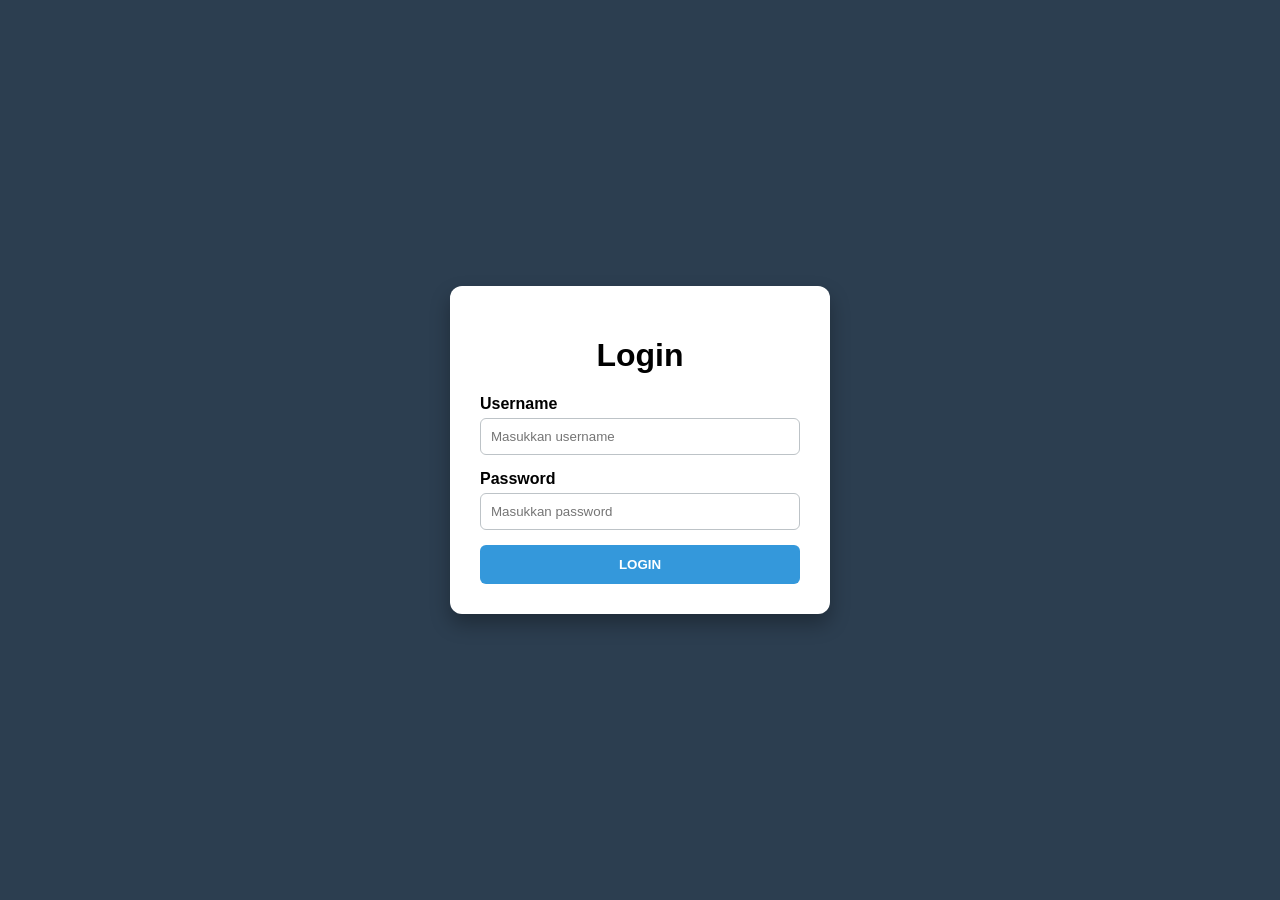
==== HalamanLogin/index.html @ c1b30378 "Add files via upload" ====
<!DOCTYPE html>
<html lang="id">
<head>
    <meta charset="UTF-8">
    <title>Tugas Login PPLG</title>
    <link rel="stylesheet" href="style.css">
</head>
<body>

    <div class="login-container">
        <h1>Login</h1>
        
        <div class="input-group">
            <label>Username</label>
            <input type="text" id="userInput" placeholder="Masukkan username">
        </div>

        <div class="input-group">
            <label>Password</label>
            <input type="password" id="passInput" placeholder="Masukkan password">
        </div>

        <button onclick="prosesLogin()">LOGIN</button>
    </div>

    <div id="popupPesan" class="modal">
        <div class="modal-content">
            <h2 id="statusTeks"></h2>
            <button onclick="tutupPesan()">OK</button>
        </div>
    </div>

    <script src="script.js"></script>
</body>
</html>
---- HalamanLogin/style.css ----
body {
    font-family: Arial, sans-serif;
    background-color: #2c3e50;
    display: flex;
    justify-content: center;
    align-items: center;
    height: 100vh;
    margin: 0;
}

.login-container {
    background: white;
    padding: 30px;
    border-radius: 12px;
    width: 320px;
    text-align: center;
    box-shadow: 0 10px 20px rgba(0,0,0,0.3);
}

.input-group {
    text-align: left;
    margin-bottom: 15px;
}

.input-group label {
    display: block;
    margin-bottom: 5px;
    font-weight: bold;
}

input {
    width: 100%;
    padding: 10px;
    border: 1px solid #bdc3c7;
    border-radius: 6px;
    box-sizing: border-box;
}

button {
    width: 100%;
    padding: 12px;
    background-color: #3498db;
    color: white;
    border: none;
    border-radius: 6px;
    cursor: pointer;
    font-weight: bold;
}

/* Style untuk Modal/Popup */
.modal {
    display: none; /* Sembunyi secara default */
    position: fixed;
    top: 0; left: 0;
    width: 100%; height: 100%;
    background: rgba(0,0,0,0.6);
}

.modal-content {
    background: white;
    margin: 15% auto;
    padding: 30px;
    width: 250px;
    border-radius: 10px;
    text-align: center;
    border: 2px solid #333;
}
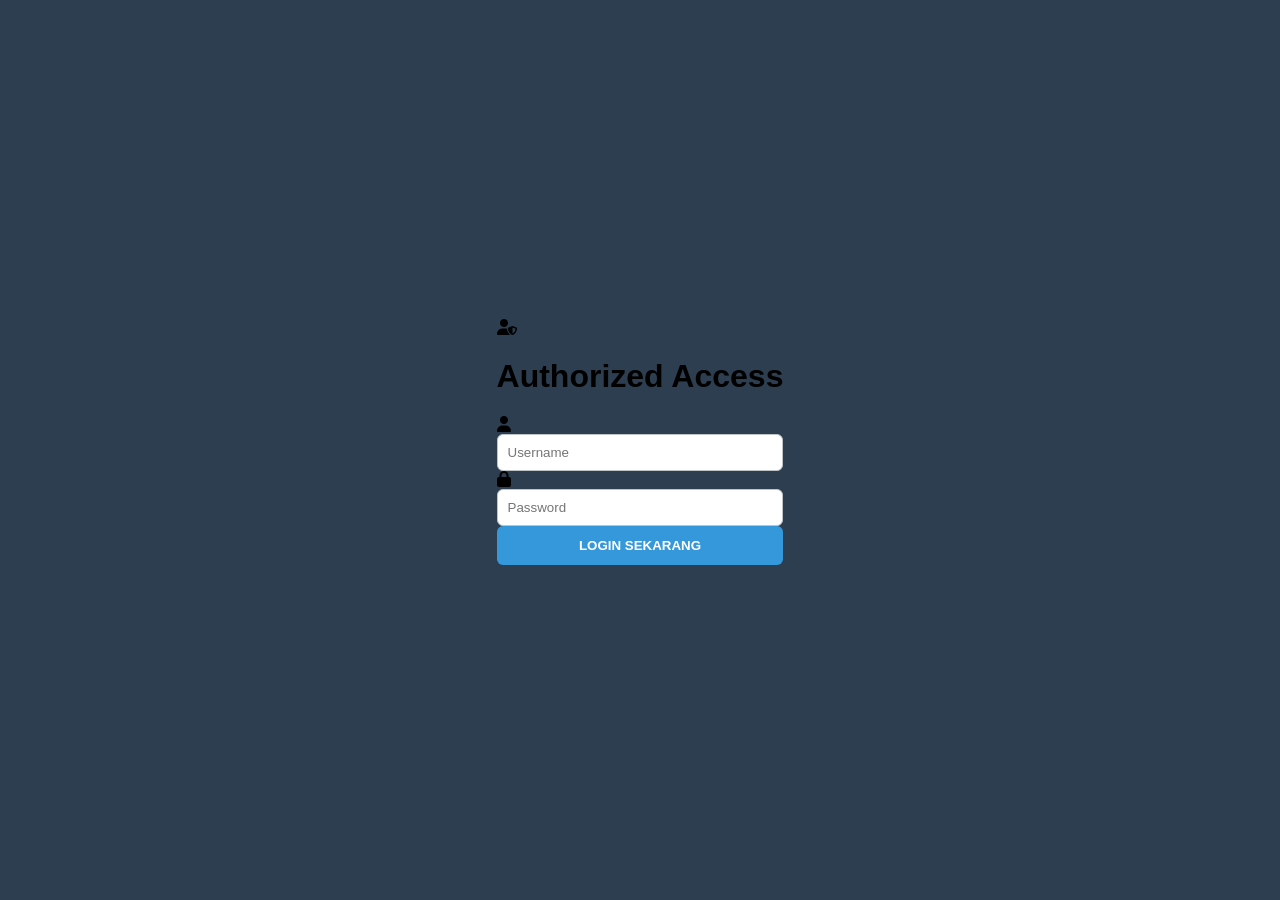
==== commit fe6dff7b: "Update index.html" ====
--- a/HalamanLogin/index.html
+++ b/HalamanLogin/index.html
@@ -2,34 +2,36 @@
 <html lang="id">
 <head>
     <meta charset="UTF-8">
-    <title>Tugas Login PPLG</title>
+    <meta name="viewport" content="width=device-width, initial-scale=1.0">
+    <title>Sistem Login Siswa</title>
     <link rel="stylesheet" href="style.css">
+    <link rel="stylesheet" href="https://cdnjs.cloudflare.com/ajax/libs/font-awesome/6.0.0/css/all.min.css">
 </head>
 <body>
 
-    <div class="login-container">
-        <h1>Login</h1>
+    <div class="login-wrapper">
+        <div class="login-header">
+            <i class="fa-solid fa-user-shield"></i>
+            <h1>Authorized Access</h1>
+        </div>
         
-        <div class="input-group">
-            <label>Username</label>
-            <input type="text" id="userInput" placeholder="Masukkan username">
-        </div>
+        <form id="formLogin">
+            <div class="input-box">
+                <i class="fa-solid fa-user"></i>
+                <input type="text" id="userInput" placeholder="Username" required>
+            </div>
 
-        <div class="input-group">
-            <label>Password</label>
-            <input type="password" id="passInput" placeholder="Masukkan password">
-        </div>
+            <div class="input-box">
+                <i class="fa-solid fa-lock"></i>
+                <input type="password" id="passInput" placeholder="Password" required>
+            </div>
 
-        <button onclick="prosesLogin()">LOGIN</button>
+            <button type="submit">LOGIN SEKARANG</button>
+        </form>
+        
+        <p id="errorNote"></p>
     </div>
 
-    <div id="popupPesan" class="modal">
-        <div class="modal-content">
-            <h2 id="statusTeks"></h2>
-            <button onclick="tutupPesan()">OK</button>
-        </div>
-    </div>
-
-    <script src="script.js"></script>
+    <script src="main.js"></script>
 </body>
-</html>+</html>
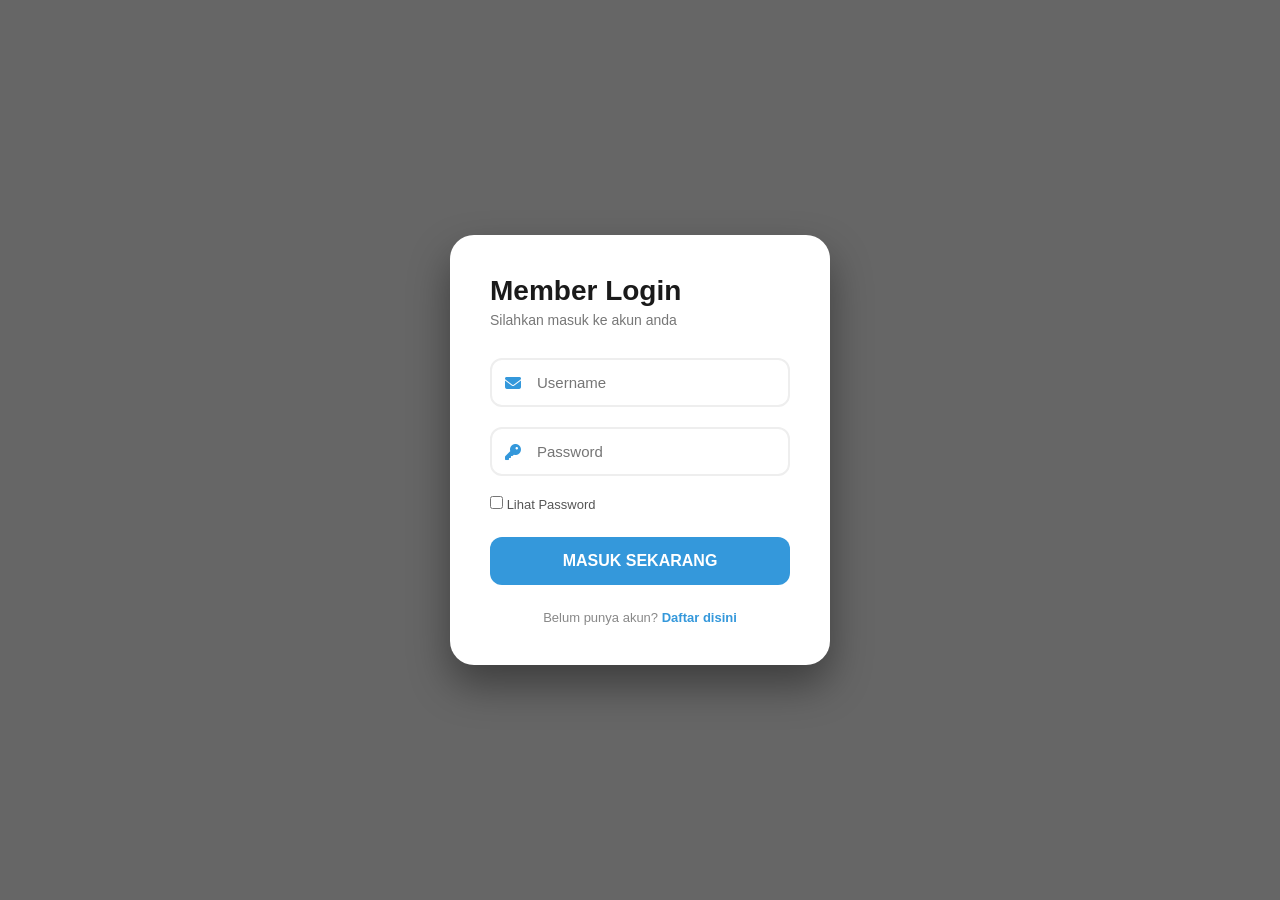
==== commit 7295e4a4: "Add files via upload" ====
--- a/HalamanLogin/index.html
+++ b/HalamanLogin/index.html
@@ -3,35 +3,47 @@
 <head>
     <meta charset="UTF-8">
     <meta name="viewport" content="width=device-width, initial-scale=1.0">
-    <title>Sistem Login Siswa</title>
+    <title>Secure Login System</title>
     <link rel="stylesheet" href="style.css">
-    <link rel="stylesheet" href="https://cdnjs.cloudflare.com/ajax/libs/font-awesome/6.0.0/css/all.min.css">
+    <link rel="stylesheet" href="https://cdnjs.cloudflare.com/ajax/libs/font-awesome/6.4.0/css/all.min.css">
 </head>
 <body>
 
-    <div class="login-wrapper">
-        <div class="login-header">
-            <i class="fa-solid fa-user-shield"></i>
-            <h1>Authorized Access</h1>
-        </div>
-        
-        <form id="formLogin">
-            <div class="input-box">
-                <i class="fa-solid fa-user"></i>
-                <input type="text" id="userInput" placeholder="Username" required>
+    <div class="main-container">
+        <div class="login-card">
+            <div class="card-header">
+                <h2>Member Login</h2>
+                <p>Silahkan masuk ke akun anda</p>
             </div>
 
-            <div class="input-box">
-                <i class="fa-solid fa-lock"></i>
-                <input type="password" id="passInput" placeholder="Password" required>
-            </div>
+            <form id="authAction">
+                <div class="input-wrapper">
+                    <i class="fa-solid fa-envelope"></i>
+                    <input type="text" id="usernameInput" placeholder="Username" required>
+                </div>
 
-            <button type="submit">LOGIN SEKARANG</button>
-        </form>
-        
-        <p id="errorNote"></p>
+                <div class="input-wrapper">
+                    <i class="fa-solid fa-key"></i>
+                    <input type="password" id="passwordInput" placeholder="Password" required>
+                </div>
+
+                <div class="extra-options">
+                    <label class="checkbox-container">
+                        <input type="checkbox" id="eyeToggle">
+                        <span class="checkmark"></span>
+                        Lihat Password
+                    </label>
+                </div>
+
+                <button type="submit" class="btn-login">MASUK SEKARANG</button>
+
+                <div class="card-footer">
+                    <span>Belum punya akun? <a href="#">Daftar disini</a></span>
+                </div>
+            </form>
+        </div>
     </div>
 
-    <script src="main.js"></script>
+    <script src="script.js"></script>
 </body>
-</html>
+</html>
--- a/HalamanLogin/style.css
+++ b/HalamanLogin/style.css
@@ -1,67 +1,89 @@
+* {
+    margin: 0; padding: 0; box-sizing: border-box;
+    font-family: 'Inter', sans-serif;
+}
+
 body {
-    font-family: Arial, sans-serif;
-    background-color: #2c3e50;
+    /* Pakai background gambar pemandangan tapi dikasih filter gelap */
+    background: linear-gradient(rgba(0,0,0,0.6), rgba(0,0,0,0.6)), 
+                url('https://images.unsplash.com/photo-1470770841072-f978cf4d019e?q=80&w=2070');
+    background-size: cover;
+    background-position: center;
+    height: 100vh;
     display: flex;
     justify-content: center;
     align-items: center;
-    height: 100vh;
-    margin: 0;
 }
 
-.login-container {
-    background: white;
-    padding: 30px;
-    border-radius: 12px;
-    width: 320px;
-    text-align: center;
-    box-shadow: 0 10px 20px rgba(0,0,0,0.3);
+.login-card {
+    background: #ffffff;
+    width: 380px;
+    padding: 40px;
+    border-radius: 24px;
+    box-shadow: 0 20px 40px rgba(0,0,0,0.4);
 }
 
-.input-group {
-    text-align: left;
-    margin-bottom: 15px;
+.card-header { margin-bottom: 30px; text-align: left; }
+.card-header h2 { color: #1a1a1a; font-size: 28px; }
+.card-header p { color: #777; font-size: 14px; margin-top: 5px; }
+
+.input-wrapper {
+    position: relative;
+    margin-bottom: 20px;
 }
 
-.input-group label {
-    display: block;
-    margin-bottom: 5px;
-    font-weight: bold;
+.input-wrapper i {
+    position: absolute;
+    left: 15px;
+    top: 50%;
+    transform: translateY(-50%);
+    color: #3498db;
 }
 
-input {
+.input-wrapper input {
     width: 100%;
-    padding: 10px;
-    border: 1px solid #bdc3c7;
-    border-radius: 6px;
-    box-sizing: border-box;
+    padding: 14px 15px 14px 45px;
+    border: 2px solid #eee;
+    border-radius: 12px;
+    outline: none;
+    font-size: 15px;
+    transition: 0.3s;
 }
 
-button {
+.input-wrapper input:focus {
+    border-color: #3498db;
+    background: #f0f7ff;
+}
+
+.extra-options {
+    margin-bottom: 25px;
+    display: flex;
+    align-items: center;
+}
+
+.checkbox-container {
+    font-size: 13px;
+    color: #555;
+    cursor: pointer;
+}
+
+.btn-login {
     width: 100%;
-    padding: 12px;
-    background-color: #3498db;
+    padding: 15px;
+    background: #3498db;
     color: white;
     border: none;
-    border-radius: 6px;
+    border-radius: 12px;
+    font-weight: bold;
+    font-size: 16px;
     cursor: pointer;
-    font-weight: bold;
+    transition: 0.3s;
 }
 
-/* Style untuk Modal/Popup */
-.modal {
-    display: none; /* Sembunyi secara default */
-    position: fixed;
-    top: 0; left: 0;
-    width: 100%; height: 100%;
-    background: rgba(0,0,0,0.6);
+.btn-login:hover {
+    background: #2980b9;
+    box-shadow: 0 8px 15px rgba(52, 152, 219, 0.3);
 }
 
-.modal-content {
-    background: white;
-    margin: 15% auto;
-    padding: 30px;
-    width: 250px;
-    border-radius: 10px;
-    text-align: center;
-    border: 2px solid #333;
-}+.card-footer { margin-top: 25px; text-align: center; font-size: 13px; color: #888; }
+.card-footer a { color: #3498db; text-decoration: none; font-weight: bold; }
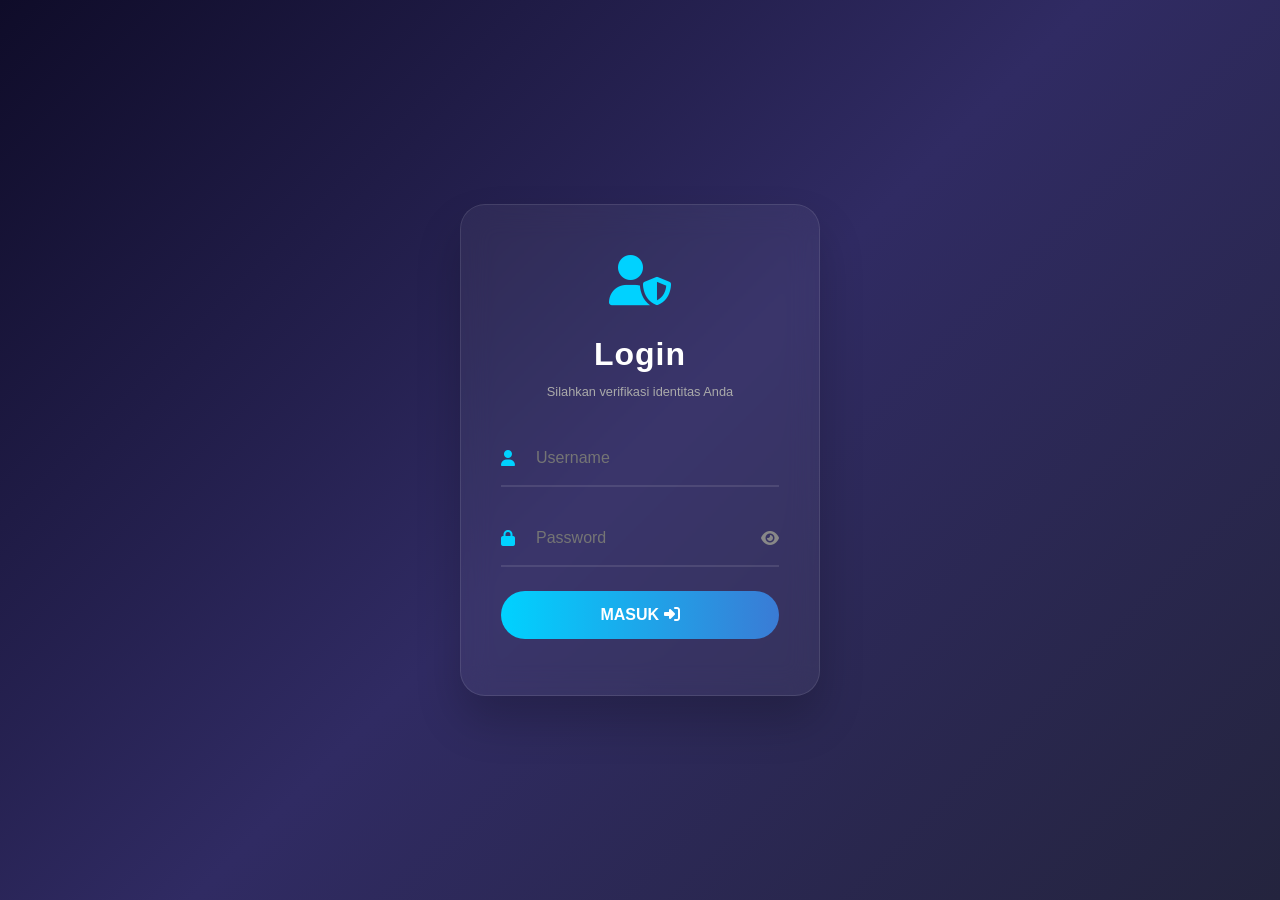
==== commit bae92bec: "Add files via upload" ====
--- a/HalamanLogin/index.html
+++ b/HalamanLogin/index.html
@@ -3,47 +3,45 @@
 <head>
     <meta charset="UTF-8">
     <meta name="viewport" content="width=device-width, initial-scale=1.0">
-    <title>Secure Login System</title>
+    <title>Premium Login - Faizandhaa</title>
+    <link href="https://cdn.jsdelivr.net/npm/bootstrap@5.3.0/dist/css/bootstrap.min.css" rel="stylesheet">
+    <link rel="stylesheet" href="https://cdnjs.cloudflare.com/ajax/libs/font-awesome/6.4.0/css/all.min.css">
     <link rel="stylesheet" href="style.css">
-    <link rel="stylesheet" href="https://cdnjs.cloudflare.com/ajax/libs/font-awesome/6.4.0/css/all.min.css">
 </head>
 <body>
 
-    <div class="main-container">
-        <div class="login-card">
-            <div class="card-header">
-                <h2>Member Login</h2>
-                <p>Silahkan masuk ke akun anda</p>
+<div class="glass-container">
+    <div class="login-box">
+        <div class="header-section">
+            <div class="profile-icon">
+                <i class="fas fa-user-shield"></i>
+            </div>
+            <h2>Login</h2>
+            <p>Silahkan verifikasi identitas Anda</p>
+        </div>
+
+        <form id="authForm">
+            <div class="input-group-custom">
+                <i class="fas fa-user"></i>
+                <input type="text" id="userInput" placeholder="Username" required autocomplete="off">
             </div>
 
-            <form id="authAction">
-                <div class="input-wrapper">
-                    <i class="fa-solid fa-envelope"></i>
-                    <input type="text" id="usernameInput" placeholder="Username" required>
-                </div>
+            <div class="input-group-custom mt-4">
+                <i class="fas fa-lock"></i>
+                <input type="password" id="passInput" placeholder="Password" required>
+                <i class="fas fa-eye" id="toggleBtn"></i>
+            </div>
 
-                <div class="input-wrapper">
-                    <i class="fa-solid fa-key"></i>
-                    <input type="password" id="passwordInput" placeholder="Password" required>
-                </div>
+            <button type="submit" id="submitBtn" class="mt-4">
+                <span>MASUK</span>
+                <i class="fas fa-sign-in-alt"></i>
+            </button>
+        </form>
 
-                <div class="extra-options">
-                    <label class="checkbox-container">
-                        <input type="checkbox" id="eyeToggle">
-                        <span class="checkmark"></span>
-                        Lihat Password
-                    </label>
-                </div>
+        <div id="statusReport" class="mt-3"></div>
+    </div>
+</div>
 
-                <button type="submit" class="btn-login">MASUK SEKARANG</button>
-
-                <div class="card-footer">
-                    <span>Belum punya akun? <a href="#">Daftar disini</a></span>
-                </div>
-            </form>
-        </div>
-    </div>
-
-    <script src="script.js"></script>
+<script src="script.js"></script>
 </body>
 </html>
--- a/HalamanLogin/style.css
+++ b/HalamanLogin/style.css
@@ -1,89 +1,97 @@
 * {
     margin: 0; padding: 0; box-sizing: border-box;
-    font-family: 'Inter', sans-serif;
 }
 
 body {
-    /* Pakai background gambar pemandangan tapi dikasih filter gelap */
-    background: linear-gradient(rgba(0,0,0,0.6), rgba(0,0,0,0.6)), 
-                url('https://images.unsplash.com/photo-1470770841072-f978cf4d019e?q=80&w=2070');
-    background-size: cover;
-    background-position: center;
+    background: linear-gradient(135deg, #0f0c29, #302b63, #24243e);
     height: 100vh;
     display: flex;
     justify-content: center;
     align-items: center;
+    font-family: 'Poppins', sans-serif;
+    overflow: hidden;
 }
 
-.login-card {
-    background: #ffffff;
-    width: 380px;
-    padding: 40px;
-    border-radius: 24px;
-    box-shadow: 0 20px 40px rgba(0,0,0,0.4);
+.glass-container {
+    width: 100%;
+    max-width: 400px;
+    padding: 20px;
 }
 
-.card-header { margin-bottom: 30px; text-align: left; }
-.card-header h2 { color: #1a1a1a; font-size: 28px; }
-.card-header p { color: #777; font-size: 14px; margin-top: 5px; }
-
-.input-wrapper {
-    position: relative;
-    margin-bottom: 20px;
+.login-box {
+    background: rgba(255, 255, 255, 0.05);
+    backdrop-filter: blur(15px);
+    border: 1px solid rgba(255, 255, 255, 0.1);
+    border-radius: 25px;
+    padding: 40px;
+    text-align: center;
+    color: white;
+    box-shadow: 0 25px 45px rgba(0,0,0,0.2);
 }
 
-.input-wrapper i {
-    position: absolute;
-    left: 15px;
-    top: 50%;
-    transform: translateY(-50%);
-    color: #3498db;
+.profile-icon {
+    font-size: 50px;
+    color: #00d2ff;
+    margin-bottom: 15px;
 }
 
-.input-wrapper input {
-    width: 100%;
-    padding: 14px 15px 14px 45px;
-    border: 2px solid #eee;
-    border-radius: 12px;
-    outline: none;
-    font-size: 15px;
-    transition: 0.3s;
+.header-section h2 {
+    font-weight: 700;
+    letter-spacing: 1px;
 }
 
-.input-wrapper input:focus {
-    border-color: #3498db;
-    background: #f0f7ff;
+.header-section p {
+    font-size: 0.8rem;
+    color: #aaa;
+    margin-bottom: 30px;
 }
 
-.extra-options {
-    margin-bottom: 25px;
+.input-group-custom {
+    position: relative;
+    border-bottom: 2px solid rgba(255,255,255,0.1);
     display: flex;
     align-items: center;
+    padding: 5px 0;
 }
 
-.checkbox-container {
-    font-size: 13px;
-    color: #555;
-    cursor: pointer;
+.input-group-custom input {
+    width: 100%;
+    background: transparent;
+    border: none;
+    outline: none;
+    color: white;
+    padding: 10px 35px;
 }
 
-.btn-login {
+.input-group-custom i {
+    position: absolute;
+    color: #00d2ff;
+}
+
+#toggleBtn {
+    right: 0;
+    cursor: pointer;
+    color: #888;
+}
+
+button {
     width: 100%;
-    padding: 15px;
-    background: #3498db;
+    padding: 12px;
+    border-radius: 30px;
+    border: none;
+    background: linear-gradient(to right, #00d2ff, #3a7bd5);
     color: white;
-    border: none;
-    border-radius: 12px;
     font-weight: bold;
-    font-size: 16px;
     cursor: pointer;
     transition: 0.3s;
 }
 
-.btn-login:hover {
-    background: #2980b9;
-    box-shadow: 0 8px 15px rgba(52, 152, 219, 0.3);
+button:hover {
+    transform: scale(1.03);
+    box-shadow: 0 0 20px rgba(0, 210, 255, 0.4);
 }
 
-.card-footer { margin-top: 25px; text-align: center; font-size: 13px; color: #888; }
-.card-footer a { color: #3498db; text-decoration: none; font-weight: bold; }+.alert {
+    border-radius: 12px;
+    font-size: 0.9rem;
+}
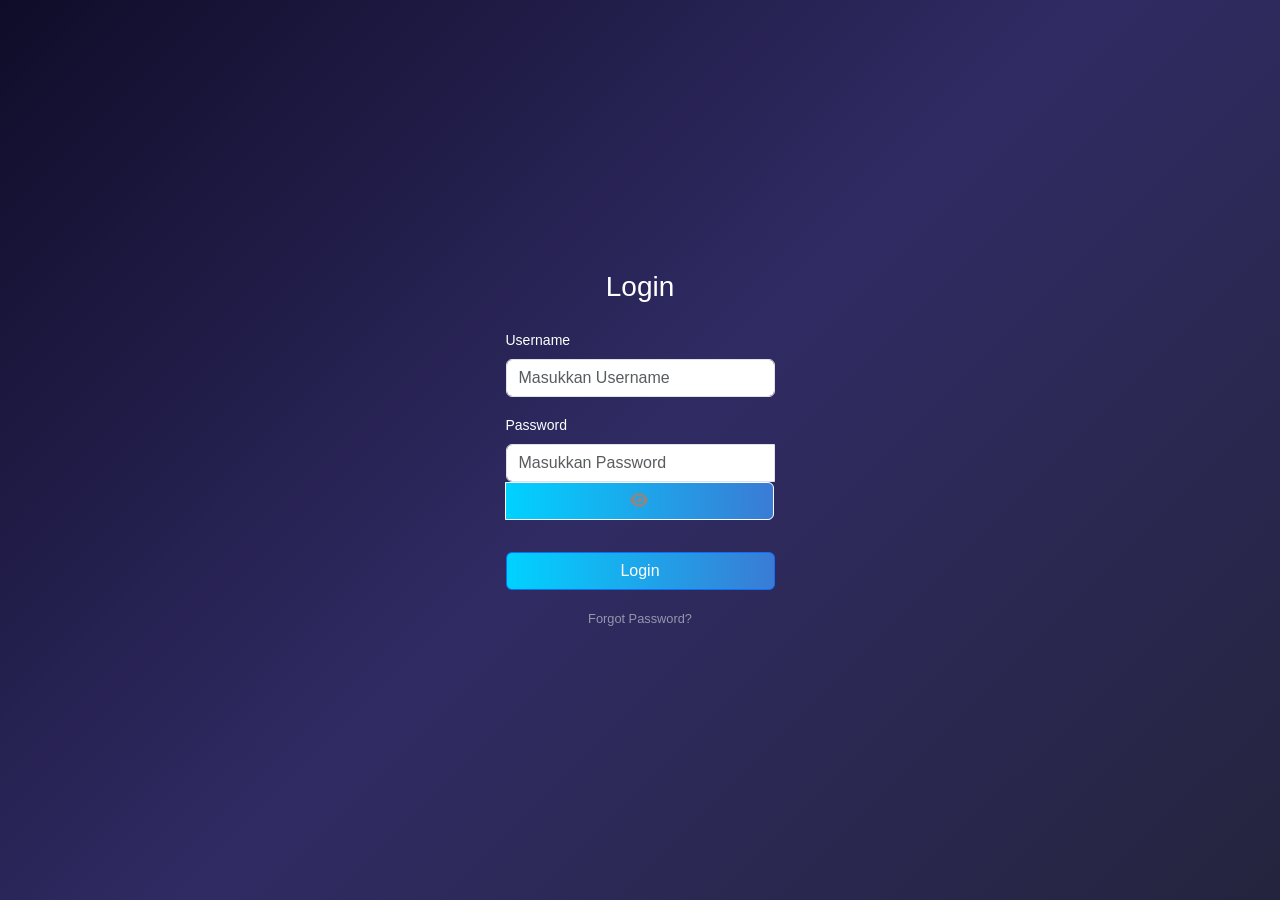
==== commit 7464b41f: "Update index.html" ====
--- a/HalamanLogin/index.html
+++ b/HalamanLogin/index.html
@@ -3,45 +3,41 @@
 <head>
     <meta charset="UTF-8">
     <meta name="viewport" content="width=device-width, initial-scale=1.0">
-    <title>Premium Login - Faizandhaa</title>
+    <title>Login Page - Faizandhaa</title>
     <link href="https://cdn.jsdelivr.net/npm/bootstrap@5.3.0/dist/css/bootstrap.min.css" rel="stylesheet">
     <link rel="stylesheet" href="https://cdnjs.cloudflare.com/ajax/libs/font-awesome/6.4.0/css/all.min.css">
     <link rel="stylesheet" href="style.css">
 </head>
 <body>
 
-<div class="glass-container">
-    <div class="login-box">
-        <div class="header-section">
-            <div class="profile-icon">
-                <i class="fas fa-user-shield"></i>
+    <div class="bg-image"></div>
+    
+    <div class="container d-flex justify-content-center align-items-center vh-100">
+        <div class="login-card p-4">
+            <h3 class="text-center text-white mb-4">Login</h3>
+            <form id="authForm">
+                <div class="mb-3">
+                    <label class="form-label text-white small">Username</label>
+                    <input type="text" id="userInput" class="form-control" placeholder="Masukkan Username" required autocomplete="off">
+                </div>
+                <div class="mb-3">
+                    <label class="form-label text-white small">Password</label>
+                    <div class="input-group">
+                        <input type="password" id="passInput" class="form-control" placeholder="Masukkan Password" required>
+                        <button class="btn btn-light" type="button" id="toggleBtn">
+                            <i class="fas fa-eye"></i>
+                        </button>
+                    </div>
+                </div>
+                <button type="submit" id="submitBtn" class="btn btn-primary w-100 mt-3">Login</button>
+            </form>
+            
+            <div class="text-center mt-3">
+                <a href="#" class="text-white-50 x-small" style="text-decoration: none; font-size: 0.8rem;">Forgot Password?</a>
             </div>
-            <h2>Login</h2>
-            <p>Silahkan verifikasi identitas Anda</p>
         </div>
+    </div>
 
-        <form id="authForm">
-            <div class="input-group-custom">
-                <i class="fas fa-user"></i>
-                <input type="text" id="userInput" placeholder="Username" required autocomplete="off">
-            </div>
-
-            <div class="input-group-custom mt-4">
-                <i class="fas fa-lock"></i>
-                <input type="password" id="passInput" placeholder="Password" required>
-                <i class="fas fa-eye" id="toggleBtn"></i>
-            </div>
-
-            <button type="submit" id="submitBtn" class="mt-4">
-                <span>MASUK</span>
-                <i class="fas fa-sign-in-alt"></i>
-            </button>
-        </form>
-
-        <div id="statusReport" class="mt-3"></div>
-    </div>
-</div>
-
-<script src="script.js"></script>
+    <script src="script.js"></script>
 </body>
-</html>+</html>
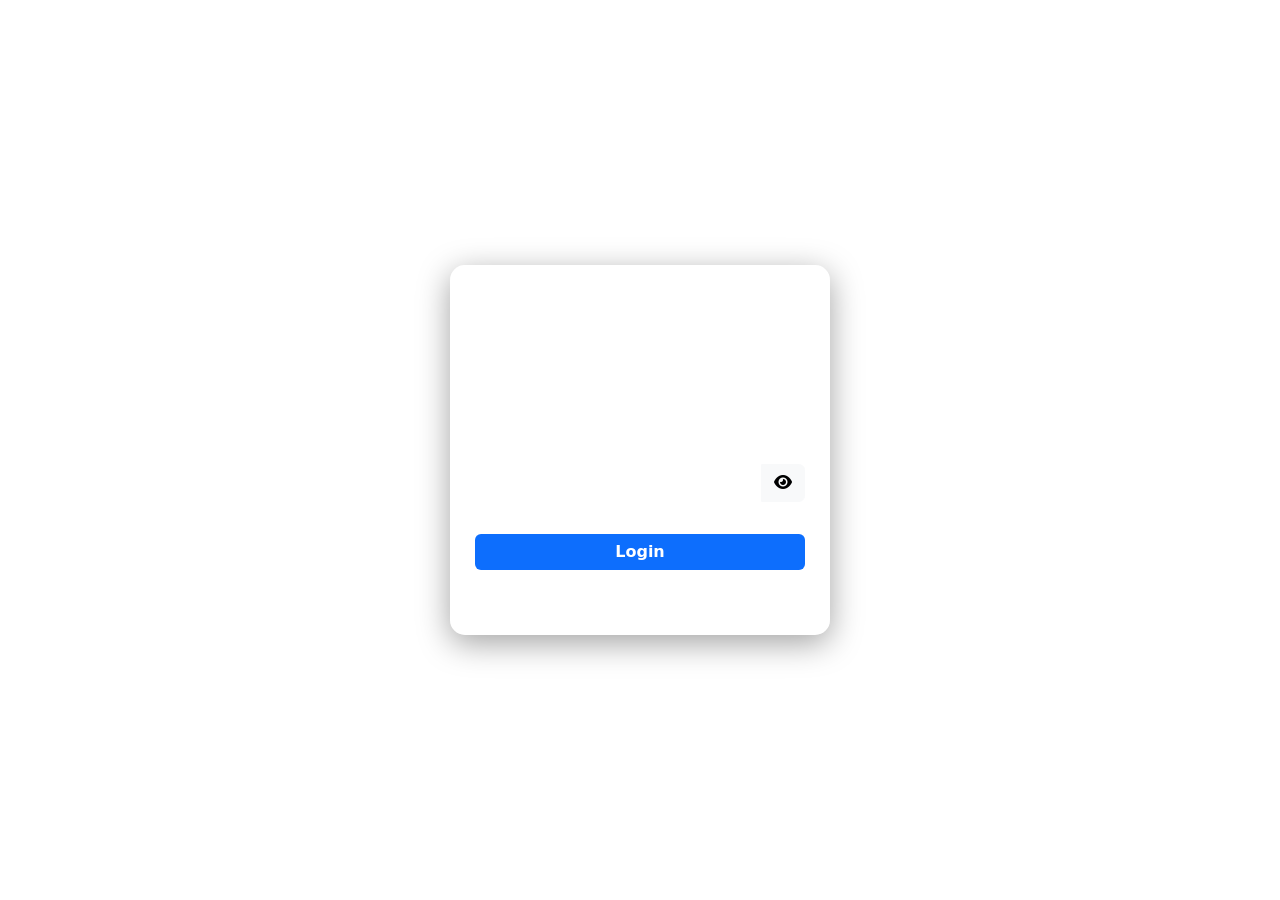
==== commit 544f8740: "Add files via upload" ====
--- a/HalamanLogin/index.html
+++ b/HalamanLogin/index.html
@@ -40,4 +40,4 @@
 
     <script src="script.js"></script>
 </body>
-</html>
+</html>
--- a/HalamanLogin/style.css
+++ b/HalamanLogin/style.css
@@ -1,97 +1,62 @@
 * {
-    margin: 0; padding: 0; box-sizing: border-box;
+    margin: 0;
+    padding: 0;
+    box-sizing: border-box;
 }
 
-body {
-    background: linear-gradient(135deg, #0f0c29, #302b63, #24243e);
-    height: 100vh;
-    display: flex;
-    justify-content: center;
-    align-items: center;
-    font-family: 'Poppins', sans-serif;
-    overflow: hidden;
+body, html {
+    height: 100%;
 }
 
-.glass-container {
+/* Background Image Full Screen */
+.bg-image {
+    position: fixed;
+    top: 0;
+    left: 0;
     width: 100%;
-    max-width: 400px;
-    padding: 20px;
+    height: 100%;
+    background-image: url('https://images.unsplash.com/photo-1464822759023-fed622ff2c3b?auto=format&fit=crop&w=1350&q=80');
+    background-size: cover;
+    background-position: center;
+    z-index: -1;
 }
 
-.login-box {
-    background: rgba(255, 255, 255, 0.05);
-    backdrop-filter: blur(15px);
-    border: 1px solid rgba(255, 255, 255, 0.1);
-    border-radius: 25px;
-    padding: 40px;
-    text-align: center;
-    color: white;
-    box-shadow: 0 25px 45px rgba(0,0,0,0.2);
+/* Efek Kotak Blur (Glassmorphism) */
+.login-card {
+    background: rgba(255, 255, 255, 0.1); /* Putih transparan */
+    backdrop-filter: blur(10px); /* Efek Blur */
+    -webkit-backdrop-filter: blur(10px);
+    border: 1px solid rgba(255, 255, 255, 0.2);
+    border-radius: 15px;
+    width: 100%;
+    max-width: 380px;
+    box-shadow: 0 8px 32px 0 rgba(0, 0, 0, 0.37);
 }
 
-.profile-icon {
-    font-size: 50px;
-    color: #00d2ff;
-    margin-bottom: 15px;
+.form-control {
+    background: rgba(255, 255, 255, 0.2);
+    border: 1px solid rgba(255, 255, 255, 0.3);
+    color: white;
 }
 
-.header-section h2 {
-    font-weight: 700;
-    letter-spacing: 1px;
+.form-control:focus {
+    background: rgba(255, 255, 255, 0.25);
+    color: white;
+    border-color: #0d6efd;
+    box-shadow: none;
 }
 
-.header-section p {
-    font-size: 0.8rem;
-    color: #aaa;
-    margin-bottom: 30px;
+.form-control::placeholder {
+    color: rgba(255, 255, 255, 0.6);
 }
 
-.input-group-custom {
-    position: relative;
-    border-bottom: 2px solid rgba(255,255,255,0.1);
-    display: flex;
-    align-items: center;
-    padding: 5px 0;
+/* Tombol Biru Standar */
+.btn-primary {
+    background-color: #0d6efd;
+    border: none;
+    font-weight: bold;
 }
 
-.input-group-custom input {
-    width: 100%;
-    background: transparent;
-    border: none;
-    outline: none;
-    color: white;
-    padding: 10px 35px;
-}
-
-.input-group-custom i {
-    position: absolute;
-    color: #00d2ff;
-}
-
-#toggleBtn {
-    right: 0;
-    cursor: pointer;
-    color: #888;
-}
-
-button {
-    width: 100%;
-    padding: 12px;
-    border-radius: 30px;
-    border: none;
-    background: linear-gradient(to right, #00d2ff, #3a7bd5);
-    color: white;
-    font-weight: bold;
-    cursor: pointer;
-    transition: 0.3s;
-}
-
-button:hover {
-    transform: scale(1.03);
-    box-shadow: 0 0 20px rgba(0, 210, 255, 0.4);
-}
-
-.alert {
-    border-radius: 12px;
-    font-size: 0.9rem;
+.btn-primary:hover {
+    background-color: #0b5ed7;
 }
